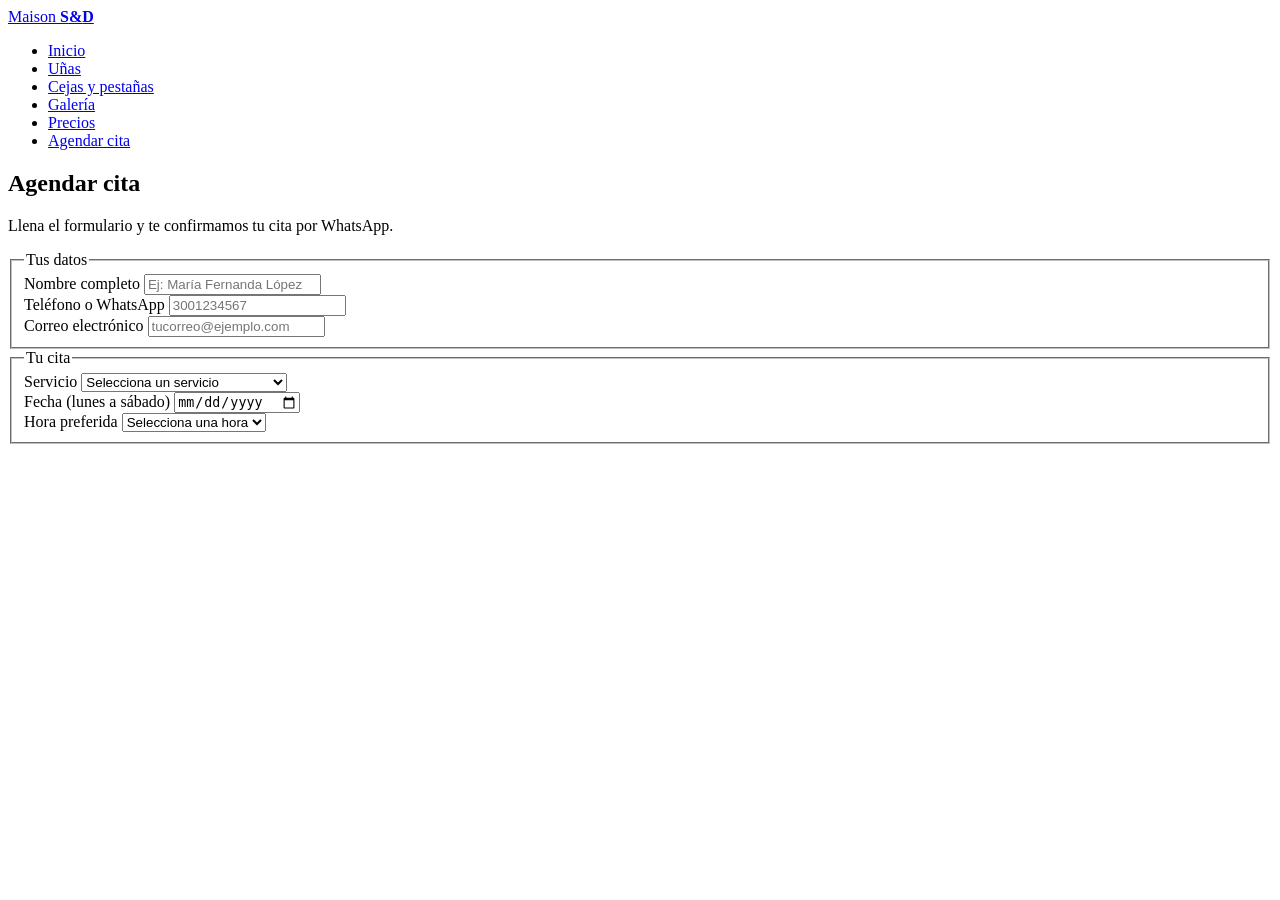
==== agendar.html @ 945d9325 "Add files via upload" ====
<!DOCTYPE html>
<html lang="es">
<head>
  <meta charset="UTF-8">
  <meta name="viewport" content="width=device-width, initial-scale=1.0">
  <meta name="description" content="Agenda tu cita en Maison S&D: uñas, cejas y pestañas. Elige tu servicio, fecha y hora.">
  <title>Agendar cita | Maison S&D</title>
  <link rel="preconnect" href="https://fonts.googleapis.com">
  <link rel="preconnect" href="https://fonts.gstatic.com" crossorigin>
  <link href="https://fonts.googleapis.com/css2?family=Cormorant+Garamond:wght@500;700&family=Poppins:wght@300;400;500&display=swap" rel="stylesheet">
  <link rel="stylesheet" href="css/kit.css">
  <link rel="stylesheet" href="css/styles.css">
</head>
<body>

  <header class="encabezado">
    <div class="contenedor">
      <a href="index.html" class="logo">Maison <strong>S<span>&amp;</span>D</strong></a>
      <nav>
        <ul class="menu">
          <li><a href="index.html">Inicio</a></li>
          <li><a href="unas.html">Uñas</a></li>
          <li><a href="cejas-pestanas.html">Cejas y pestañas</a></li>
          <li><a href="galeria.html">Galería</a></li>
          <li><a href="precios.html">Precios</a></li>
          <li><a href="agendar.html" class="activo">Agendar cita</a></li>
        </ul>
      </nav>
    </div>
  </header>

  <main>
    <section class="banner-pagina">
      <div class="contenedor">
        <h1>Agendar cita</h1>
        <p>Llena el formulario y te confirmamos tu cita por WhatsApp.</p>
      </div>
    </section>

    <section>
      <div class="contenedor">

        <div id="resumen" class="resumen" hidden aria-live="polite">
          <h2>¡Solicitud recibida!</h2>
          <p id="mensaje-final"></p>
          <dl id="detalle"></dl>
        </div>

        <form id="formAgenda" class="formulario" novalidate>

          <fieldset>
            <legend>Tus datos</legend>

            <div class="campo">
              <label for="nombre">Nombre completo</label>
              <input type="text" id="nombre" name="nombre" placeholder="Ej: María Fernanda López"
                     required minlength="3" maxlength="60"
                     pattern="[A-Za-zÁÉÍÓÚáéíóúÑñÜü ]+" autocomplete="name">
              <small class="error" id="error-nombre"></small>
            </div>

            <div class="campo">
              <label for="telefono">Teléfono o WhatsApp</label>
              <input type="tel" id="telefono" name="telefono" placeholder="3001234567"
                     required pattern="[0-9]{10}" maxlength="10" inputmode="numeric" autocomplete="tel">
              <small class="error" id="error-telefono"></small>
            </div>

            <div class="campo">
              <label for="correo">Correo electrónico</label>
              <input type="email" id="correo" name="correo" placeholder="tucorreo@ejemplo.com"
                     required autocomplete="email">
              <small class="error" id="error-correo"></small>
            </div>
          </fieldset>

          <fieldset>
            <legend>Tu cita</legend>

            <div class="campo">
              <label for="servicio">Servicio</label>
              <select id="servicio" name="servicio" required>
                <option value="">Selecciona un servicio</option>
                <optgroup label="Uñas">
                  <option>Uñas acrílicas</option>
                  <option>Semipermanente</option>
                  <option>Gel</option>
                  <option>Press-on</option>
                  <option>Nail art</option>
                  <option>Manicure spa</option>
                </optgroup>
                <optgroup label="Cejas">
                  <option>Diseño de cejas</option>
                  <option>Diseño con henna</option>
                  <option>Laminado de cejas</option>
                </optgroup>
                <optgroup label="Pestañas">
                  <option>Lifting de pestañas</option>
                  <option>Extensiones pelo a pelo</option>
                  <option>Extensiones volumen</option>
                  <option>Retoque de pestañas</option>
                </optgroup>
                <optgroup label="Combos">
                  <option>Combo Manos y mirada</option>
                  <option>Combo Glam</option>
                  <option>Combo Día de spa completo</option>
                </optgroup>
              </select>
              <small class="error" id="error-servicio"></small>
            </div>

            <div class="campo">
              <label for="fecha">Fecha (lunes a sábado)</label>
              <input type="date" id="fecha" name="fecha" required>
              <small class="error" id="error-fecha"></small>
            </div>

            <div class="campo">
              <label for="hora">Hora preferida</label>
              <select id="hora" name="hora" required>
                <option value="">Selecciona una hora</option>
                <option>9:00 a.m.</option>
                <option>10:00 a.m.</option>
                <option>11:00 a.m.</option>
                <option>12:00 m.</option>
                <option>2:00 p.m.</option>
                <option>3:00 p.m.</option>
                <option>4:00 p.m.</option>
                <option>5:00 p.m.</option>
              </select>
              <small class="error"
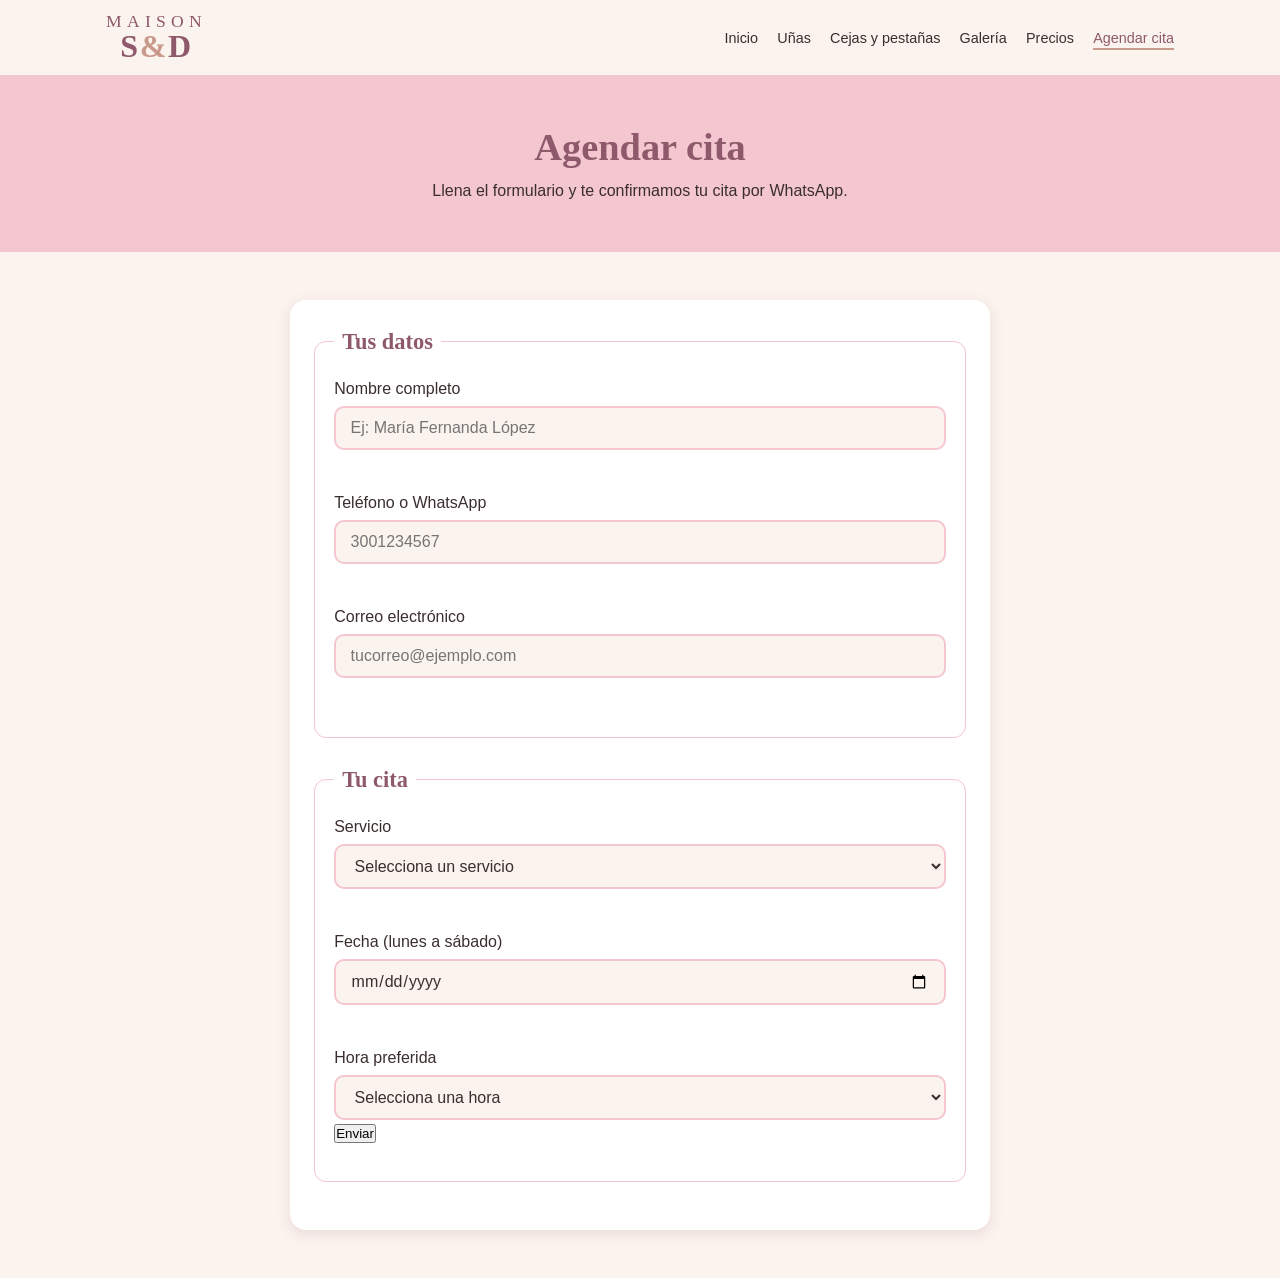
==== commit b4c43e62: "Update agendar.html" ====
--- a/agendar.html
+++ b/agendar.html
@@ -128,4 +128,5 @@
                 <option>4:00 p.m.</option>
                 <option>5:00 p.m.</option>
               </select>
-              <small class="error"+              <button class="enviar"> Enviar</button>
+              <small class="error"
--- a/css/kit.css
+++ b/css/kit.css
@@ -0,0 +1,271 @@
+:root {
+  --crema: #FBF3EE;
+  --rosa: #F4C6D0;
+  --malva: #8E5A6B;
+  --dorado: #C99A8B;
+  --texto: #3A2E2E;
+  --blanco: #ffffff;
+  --error: #b3263e;
+  --exito: #5c9a72;
+  --fuente-titulos: "Cormorant Garamond", serif;
+  --fuente-texto: "Poppins", sans-serif;
+  --sombra: 0 4px 14px rgba(142, 90, 107, 0.15);
+  --radio: 16px;
+}
+
+* {
+  box-sizing: border-box;
+  margin: 0;
+  padding: 0;
+}
+
+body {
+  font-family: var(--fuente-texto);
+  background-color: var(--crema);
+  color: var(--texto);
+  line-height: 1.6;
+}
+
+h1, h2, h3 {
+  font-family: var(--fuente-titulos);
+  color: var(--malva);
+  line-height: 1.2;
+}
+
+img {
+  max-width: 100%;
+  display: block;
+}
+
+a {
+  color: inherit;
+  text-decoration: none;
+}
+
+.contenedor {
+  max-width: 1100px;
+  margin: 0 auto;
+  padding: 0 1rem;
+}
+
+section {
+  padding: 3rem 0;
+}
+
+.titulo-seccion {
+  text-align: center;
+  font-size: 2rem;
+  margin-bottom: 2rem;
+}
+
+.subtitulo {
+  text-align: center;
+  max-width: 600px;
+  margin: -1rem auto 2rem;
+}
+
+.fondo-rosa {
+  background-color: var(--rosa);
+}
+
+.llamado {
+  text-align: center;
+}
+
+.llamado p {
+  margin: 0.5rem 0 1.2rem;
+}
+
+.encabezado {
+  position: sticky;
+  top: 0;
+  z-index: 10;
+  background-color: var(--crema);
+  border-bottom: 1px solid var(--rosa);
+}
+
+.encabezado .contenedor {
+  display: flex;
+  flex-direction: column;
+  align-items: center;
+  gap: 0.5rem;
+  padding-top: 0.8rem;
+  padding-bottom: 0.8rem;
+}
+
+.logo {
+  font-family: var(--fuente-titulos);
+  font-size: 1.1rem;
+  letter-spacing: 0.3em;
+  text-transform: uppercase;
+  color: var(--malva);
+  text-align: center;
+  line-height: 1;
+}
+
+.logo strong {
+  display: block;
+  font-size: 2rem;
+  letter-spacing: 0.05em;
+}
+
+.logo span {
+  color: var(--dorado);
+}
+
+.menu {
+  list-style: none;
+  display: flex;
+  flex-wrap: wrap;
+  justify-content: center;
+  gap: 0.3rem 1.2rem;
+}
+
+.menu a {
+  font-size: 0.9rem;
+  padding-bottom: 2px;
+}
+
+.menu a:hover,
+.menu a.activo {
+  color: var(--malva);
+  border-bottom: 2px solid var(--dorado);
+}
+
+.btn {
+  display: inline-block;
+  background-color: var(--malva);
+  color: var(--blanco);
+  padding: 0.8rem 1.8rem;
+  border-radius: 30px;
+  font-weight: 500;
+  transition: background-color 0.3s, transform 0.3s;
+}
+
+.btn:hover {
+  background-color: var(--dorado);
+  transform: translateY(-2px);
+}
+
+.banner-pagina {
+  background-color: var(--rosa);
+  text-align: center;
+  padding: 3rem 0;
+}
+
+.banner-pagina h1 {
+  font-size: 2.4rem;
+  margin-bottom: 0.5rem;
+}
+
+.banner-pagina p {
+  max-width: 600px;
+  margin: 0 auto;
+}
+
+.rejilla {
+  display: grid;
+  grid-template-columns: 1fr;
+  gap: 1.5rem;
+}
+
+.tarjeta {
+  background-color: var(--blanco);
+  border-radius: var(--radio);
+  overflow: hidden;
+  box-shadow: var(--sombra);
+  transition: transform 0.3s;
+}
+
+.tarjeta:hover {
+  transform: translateY(-6px);
+}
+
+.tarjeta img {
+  width: 100%;
+  height: 210px;
+  object-fit: cover;
+}
+
+.tarjeta-texto {
+  padding: 1.2rem;
+}
+
+.tarjeta-texto h3 {
+  font-size: 1.5rem;
+  margin-bottom: 0.4rem;
+}
+
+.tarjeta-texto a {
+  display: inline-block;
+  margin-top: 0.6rem;
+  color: var(--malva);
+  font-weight: 500;
+}
+
+.datos {
+  list-style: none;
+  display: flex;
+  justify-content: space-between;
+  gap: 0.5rem;
+  margin-top: 0.8rem;
+  padding-top: 0.8rem;
+  border-top: 1px solid var(--rosa);
+  font-size: 0.9rem;
+}
+
+.datos strong {
+  color: var(--malva);
+}
+
+.pie {
+  background-color: var(--malva);
+  color: var(--blanco);
+  padding: 2.5rem 0 1rem;
+}
+
+.pie h3 {
+  color: var(--blanco);
+  margin-bottom: 0.5rem;
+}
+
+.pie-columnas {
+  display: grid;
+  grid-template-columns: 1fr;
+  gap: 1.5rem;
+}
+
+.pie ul {
+  list-style: none;
+}
+
+.pie li {
+  overflow-wrap: anywhere;
+}
+
+.pie a:hover {
+  color: var(--rosa);
+}
+
+.derechos {
+  text-align: center;
+  font-size: 0.8rem;
+  margin-top: 2rem;
+  border-top: 1px solid var(--dorado);
+  padding-top: 1rem;
+}
+
+@media (min-width: 768px) {
+  .encabezado .contenedor {
+    flex-direction: row;
+    justify-content: space-between;
+  }
+
+  .rejilla.tres {
+    grid-template-columns: repeat(3, 1fr);
+  }
+
+  .pie-columnas {
+    grid-template-columns: 1fr 1fr 1.4fr;
+  }
+}
--- a/css/styles.css
+++ b/css/styles.css
@@ -0,0 +1,511 @@
+.hero {
+  background: linear-gradient(rgba(142, 90, 107, 0.55), rgba(142, 90, 107, 0.55)),
+              url("../img/hero.jpg") center / cover;
+  color: var(--blanco);
+  text-align: center;
+  padding: 5rem 0;
+}
+
+.hero h1 {
+  color: var(--blanco);
+  font-size: 2.6rem;
+  margin-bottom: 1rem;
+}
+
+.hero p {
+  max-width: 560px;
+  margin: 0 auto 1.5rem;
+}
+
+.hero .btn {
+  background-color: var(--rosa);
+  color: var(--malva);
+}
+
+.hero .btn:hover {
+  background-color: var(--blanco);
+}
+
+.beneficio {
+  text-align: center;
+  padding: 1rem;
+}
+
+.beneficio .icono {
+  font-size: 2.2rem;
+}
+
+.beneficio h3 {
+  margin: 0.4rem 0;
+}
+
+.testimonio {
+  background-color: var(--blanco);
+  border-left: 4px solid var(--dorado);
+  border-radius: 10px;
+  padding: 1.2rem;
+}
+
+.testimonio p {
+  font-style: italic;
+}
+
+.testimonio span {
+  display: block;
+  margin-top: 0.6rem;
+  font-weight: 500;
+  color: var(--malva);
+}
+
+.pasos {
+  list-style: none;
+  counter-reset: paso;
+  display: grid;
+  grid-template-columns: 1fr;
+  gap: 1.2rem;
+}
+
+.pasos li {
+  counter-increment: paso;
+  background-color: var(--blanco);
+  border-radius: 12px;
+  padding: 1.2rem;
+  box-shadow: 0 4px 14px rgba(142, 90, 107, 0.12);
+}
+
+.pasos li::before {
+  content: counter(paso);
+  display: inline-block;
+  width: 2rem;
+  height: 2rem;
+  line-height: 2rem;
+  text-align: center;
+  background-color: var(--malva);
+  color: var(--blanco);
+  border-radius: 50%;
+  font-weight: 500;
+  margin-bottom: 0.5rem;
+}
+
+.pasos h3 {
+  font-size: 1.3rem;
+  margin-bottom: 0.3rem;
+}
+
+.cuidados {
+  max-width: 700px;
+  margin: 0 auto;
+  list-style: none;
+}
+
+.cuidados li {
+  background-color: var(--blanco);
+  border-left: 4px solid var(--dorado);
+  border-radius: 8px;
+  padding: 0.8rem 1rem;
+  margin-bottom: 0.8rem;
+}
+
+.faq {
+  max-width: 700px;
+  margin: 0 auto;
+}
+
+.faq details {
+  background-color: var(--blanco);
+  border-radius: 10px;
+  padding: 0.9rem 1.2rem;
+  margin-bottom: 0.8rem;
+  box-shadow: 0 2px 8px rgba(142, 90, 107, 0.12);
+}
+
+.faq summary {
+  cursor: pointer;
+  font-weight: 500;
+  color: var(--malva);
+}
+
+.faq details[open] summary {
+  margin-bottom: 0.5rem;
+}
+
+.tabla-contenedor {
+  overflow-x: auto;
+  border-radius: 12px;
+  box-shadow: var(--sombra);
+}
+
+.tabla-precios {
+  width: 100%;
+  min-width: 480px;
+  border-collapse: collapse;
+  background-color: var(--blanco);
+}
+
+.tabla-precios caption {
+  caption-side: top;
+  padding: 0.8rem;
+  font-family: var(--fuente-titulos);
+  font-size: 1.4rem;
+  font-weight: 700;
+  color: var(--malva);
+}
+
+.tabla-precios thead th {
+  background-color: var(--malva);
+  color: var(--blanco);
+  text-align: left;
+  padding: 0.8rem 1rem;
+  font-weight: 500;
+}
+
+.tabla-precios td,
+.tabla-precios tbody th {
+  padding: 0.7rem 1rem;
+  text-align: left;
+  font-weight: 400;
+  border-bottom: 1px solid var(--rosa);
+}
+
+.tabla-precios tbody tr:nth-child(even) td,
+.tabla-precios tbody tr:nth-child(even) th[scope="row"] {
+  background-color: var(--crema);
+}
+
+.tabla-precios .categoria th {
+  background-color: var(--rosa);
+  color: var(--malva);
+  font-weight: 700;
+  letter-spacing: 0.05em;
+}
+
+.tabla-precios td:last-child {
+  font-weight: 500;
+  color: var(--malva);
+  white-space: nowrap;
+}
+
+.combo {
+  background-color: var(--blanco);
+  border: 2px solid var(--rosa);
+  border-radius: var(--radio);
+  padding: 1.5rem;
+  text-align: center;
+  position: relative;
+}
+
+.combo.destacado {
+  border-color: var(--dorado);
+}
+
+.combo .etiqueta {
+  position: absolute;
+  top: -0.8rem;
+  left: 50%;
+  transform: translateX(-50%);
+  background-color: var(--dorado);
+  color: var(--blanco);
+  font-size: 0.75rem;
+  padding: 0.2rem 0.9rem;
+  border-radius: 20px;
+}
+
+.combo h3 {
+  font-size: 1.5rem;
+  margin-bottom: 0.5rem;
+}
+
+.combo ul {
+  list-style: none;
+  margin-bottom: 0.8rem;
+}
+
+.combo .precio {
+  font-family: var(--fuente-titulos);
+  font-size: 2rem;
+  font-weight: 700;
+  color: var(--malva);
+}
+
+.combo .ahorro {
+  font-size: 0.85rem;
+  color: var(--dorado);
+  margin-bottom: 1rem;
+}
+
+.notas {
+  max-width: 700px;
+  margin: 0 auto;
+  list-style: none;
+}
+
+.notas li {
+  padding: 0.6rem 0;
+  border-bottom: 1px dashed var(--dorado);
+}
+
+.galeria {
+  display: grid;
+  grid-template-columns: repeat(2, 1fr);
+  gap: 0.8rem;
+}
+
+.galeria figure {
+  position: relative;
+  overflow: hidden;
+  border-radius: 14px;
+  box-shadow: var(--sombra);
+}
+
+.galeria img {
+  width: 100%;
+  height: 220px;
+  object-fit: cover;
+  transition: transform 0.4s;
+}
+
+.galeria figure:hover img {
+  transform: scale(1.08);
+}
+
+.galeria figcaption {
+  position: absolute;
+  left: 0;
+  right: 0;
+  bottom: 0;
+  padding: 0.6rem 0.8rem;
+  font-size: 0.85rem;
+  color: var(--blanco);
+  background: linear-gradient(transparent, rgba(142, 90, 107, 0.85));
+}
+
+.comparacion {
+  display: grid;
+  grid-template-columns: 1fr;
+  gap: 1.5rem;
+}
+
+.caso {
+  background-color: var(--blanco);
+  border-radius: var(--radio);
+  padding: 1rem;
+  box-shadow: var(--sombra);
+}
+
+.caso h3 {
+  text-align: center;
+  font-size: 1.4rem;
+  margin-bottom: 0.8rem;
+}
+
+.caso-fotos {
+  display: grid;
+  grid-template-columns: 1fr 1fr;
+  gap: 0.5rem;
+}
+
+.caso-fotos figure {
+  position: relative;
+}
+
+.caso-fotos img {
+  width: 100%;
+  height: 200px;
+  object-fit: cover;
+  border-radius: 10px;
+}
+
+.caso-fotos figcaption {
+  position: absolute;
+  top: 0.5rem;
+  left: 0.5rem;
+  background-color: var(--malva);
+  color: var(--blanco);
+  font-size: 0.75rem;
+  padding: 0.15rem 0.7rem;
+  border-radius: 20px;
+}
+
+.caso-fotos figure:last-child figcaption {
+  background-color: var(--dorado);
+}
+
+.formulario {
+  max-width: 700px;
+  margin: 0 auto;
+  background-color: var(--blanco);
+  border-radius: var(--radio);
+  padding: 1.5rem;
+  box-shadow: var(--sombra);
+}
+
+.formulario fieldset {
+  border: 1px solid var(--rosa);
+  border-radius: 12px;
+  padding: 1rem 1.2rem 1.2rem;
+  margin-bottom: 1.5rem;
+}
+
+.formulario legend {
+  font-family: var(--fuente-titulos);
+  font-size: 1.4rem;
+  font-weight: 700;
+  color: var(--malva);
+  padding: 0 0.5rem;
+}
+
+.campo {
+  margin-bottom: 1rem;
+}
+
+.campo label,
+.campo .etiqueta-grupo {
+  display: block;
+  font-weight: 500;
+  margin-bottom: 0.3rem;
+}
+
+.campo input[type="text"],
+.campo input[type="tel"],
+.campo input[type="email"],
+.campo input[type="date"],
+.campo select,
+.campo textarea {
+  width: 100%;
+  padding: 0.7rem 0.9rem;
+  font-family: inherit;
+  font-size: 1rem;
+  color: var(--texto);
+  background-color: var(--crema);
+  border: 2px solid var(--rosa);
+  border-radius: 10px;
+}
+
+.campo input:focus,
+.campo select:focus,
+.campo textarea:focus {
+  outline: none;
+  border-color: var(--malva);
+}
+
+.campo textarea {
+  resize: vertical;
+  min-height: 100px;
+}
+
+.campo .opciones {
+  display: flex;
+  gap: 1.5rem;
+}
+
+.campo .opciones label,
+.campo .check label {
+  display: inline;
+  font-weight: 400;
+}
+
+.campo .check {
+  display: flex;
+  align-items: flex-start;
+  gap: 0.5rem;
+}
+
+.campo .error {
+  display: block;
+  min-height: 1.2rem;
+  margin-top: 0.25rem;
+  font-size: 0.82rem;
+  color: var(--error);
+}
+
+.campo input.invalido,
+.campo select.invalido,
+.campo textarea.invalido {
+  border-color: var(--error);
+}
+
+.campo input.valido,
+.campo select.valido,
+.campo textarea.valido {
+  border-color: var(--exito);
+}
+
+.formulario .btn {
+  width: 100%;
+  border: none;
+  cursor: pointer;
+  font-family: inherit;
+  font-size: 1rem;
+}
+
+.resumen {
+  max-width: 700px;
+  margin: 0 auto 2rem;
+  background-color: var(--rosa);
+  border-left: 6px solid var(--malva);
+  border-radius: 12px;
+  padding: 1.2rem 1.5rem;
+}
+
+.resumen[hidden] {
+  display: none;
+}
+
+.resumen h2 {
+  font-size: 1.6rem;
+  margin-bottom: 0.5rem;
+}
+
+.resumen dl {
+  display: grid;
+  grid-template-columns: auto 1fr;
+  gap: 0.3rem 1rem;
+  margin-top: 0.8rem;
+}
+
+.resumen dt {
+  font-weight: 500;
+  color: var(--malva);
+}
+
+.info-contacto {
+  text-align: center;
+}
+
+.info-contacto p {
+  margin-bottom: 0.4rem;
+}
+
+.info-contacto a {
+  color: var(--malva);
+  font-weight: 500;
+  text-decoration: underline;
+}
+
+@media (min-width: 768px) {
+  .hero h1 {
+    font-size: 3.4rem;
+  }
+
+  .rejilla.cuatro {
+    grid-template-columns: repeat(2, 1fr);
+  }
+
+  .pasos {
+    grid-template-columns: repeat(3, 1fr);
+  }
+
+  .galeria {
+    grid-template-columns: repeat(4, 1fr);
+  }
+
+  .comparacion {
+    grid-template-columns: repeat(2, 1fr);
+  }
+}
+
+@media (min-width: 1024px) {
+  .rejilla.cuatro {
+    grid-template-columns: repeat(4, 1fr);
+  }
+}
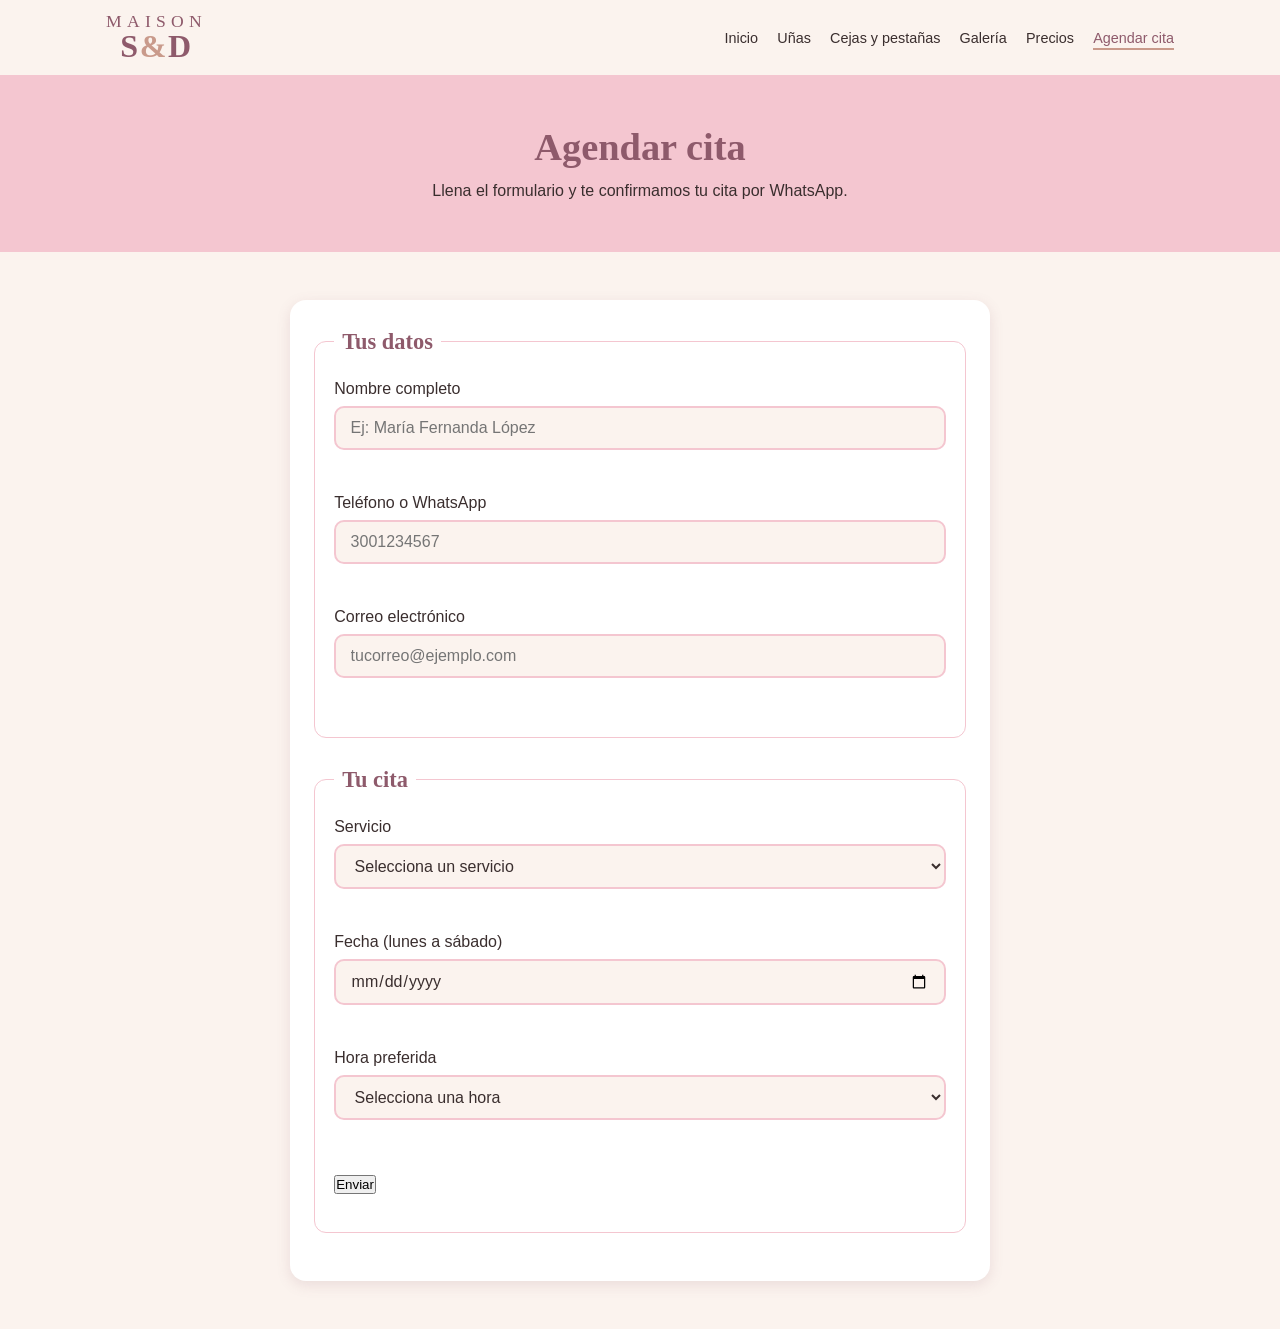
==== commit f0745034: "Update agendar.html" ====
--- a/agendar.html
+++ b/agendar.html
@@ -128,5 +128,8 @@
                 <option>4:00 p.m.</option>
                 <option>5:00 p.m.</option>
               </select>
+              <br>
+              <br>
+              <br>
               <button class="enviar"> Enviar</button>
               <small class="error"
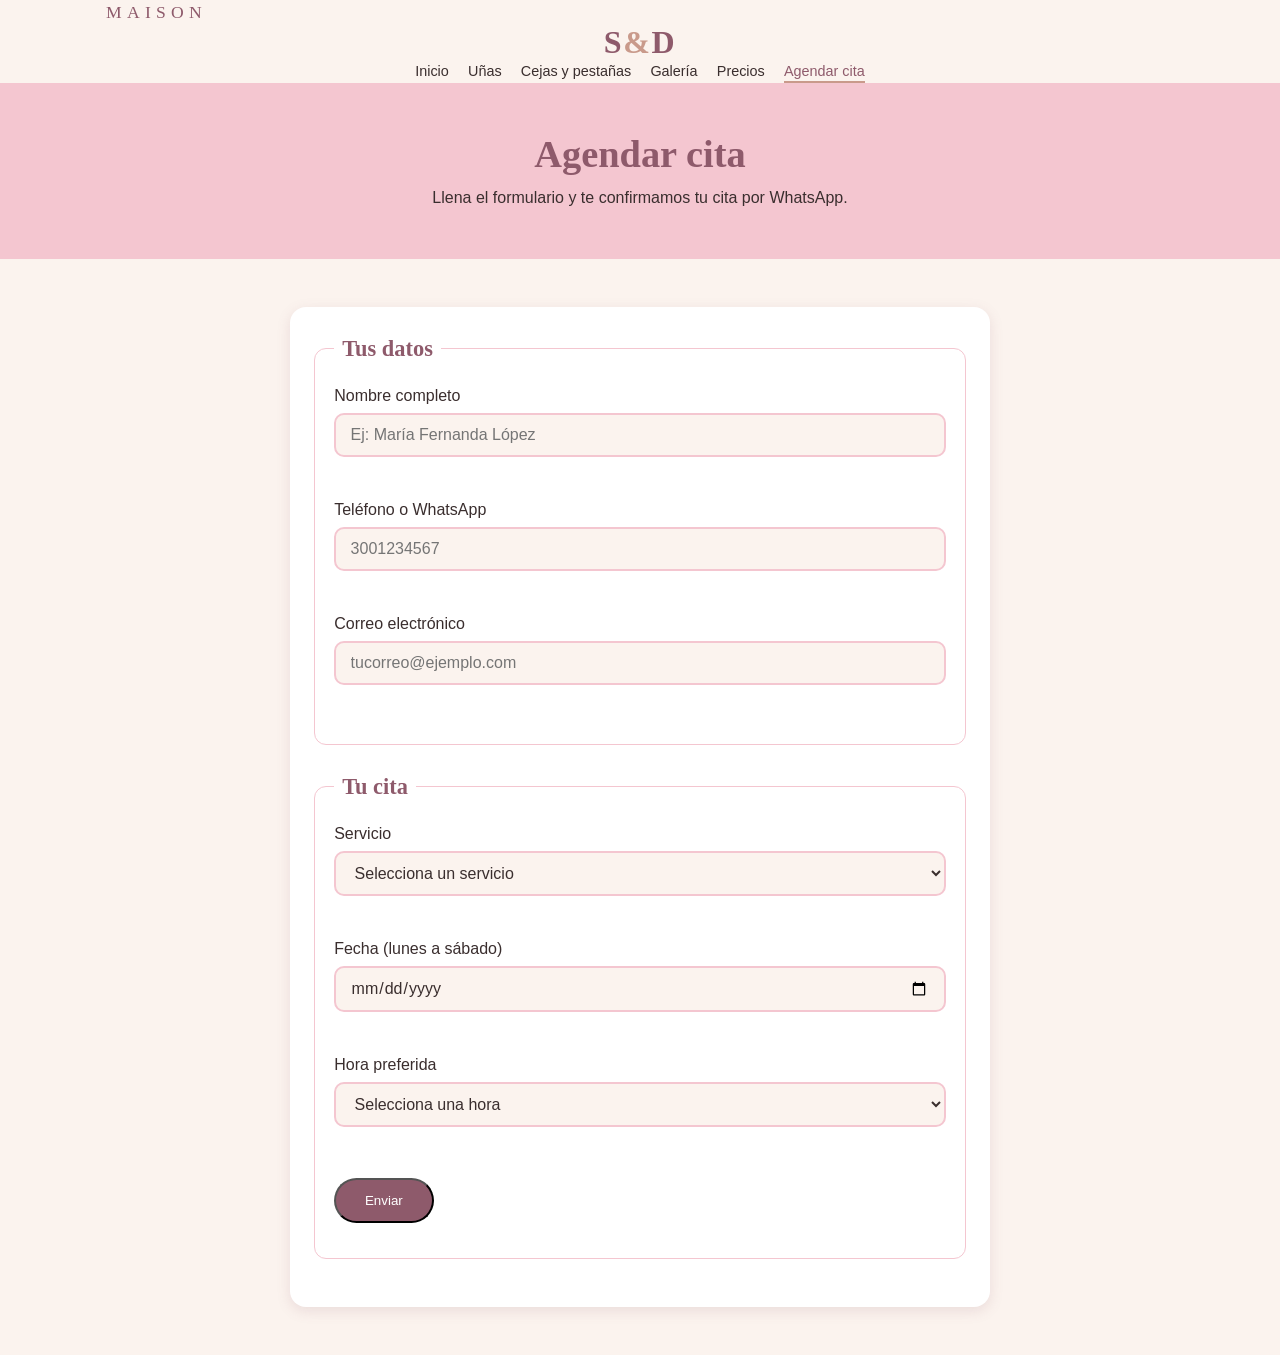
==== commit 50dd54bd: "Add favicon and improve HTML structure" ====
--- a/agendar.html
+++ b/agendar.html
@@ -10,6 +10,7 @@
   <link href="https://fonts.googleapis.com/css2?family=Cormorant+Garamond:wght@500;700&family=Poppins:wght@300;400;500&display=swap" rel="stylesheet">
   <link rel="stylesheet" href="css/kit.css">
   <link rel="stylesheet" href="css/styles.css">
+   <link rel="icon" href="img/S&D.jpg>
 </head>
 <body>
 
--- a/css/styles.css
+++ b/css/styles.css
@@ -26,6 +26,15 @@
   background-color: var(--blanco);
 }
 
+.enviar{
+   display: inline-block;
+  background-color: var(--malva);
+  color: var(--blanco);
+  padding: 0.8rem 1.8rem;
+  border-radius: 30px;
+  font-weight: 500;
+  transition: background-color 0.3s, transform 0.3s;
+}
 .beneficio {
   text-align: center;
   padding: 1rem;
@@ -508,4 +517,4 @@
   .rejilla.cuatro {
     grid-template-columns: repeat(4, 1fr);
   }
-}+}
